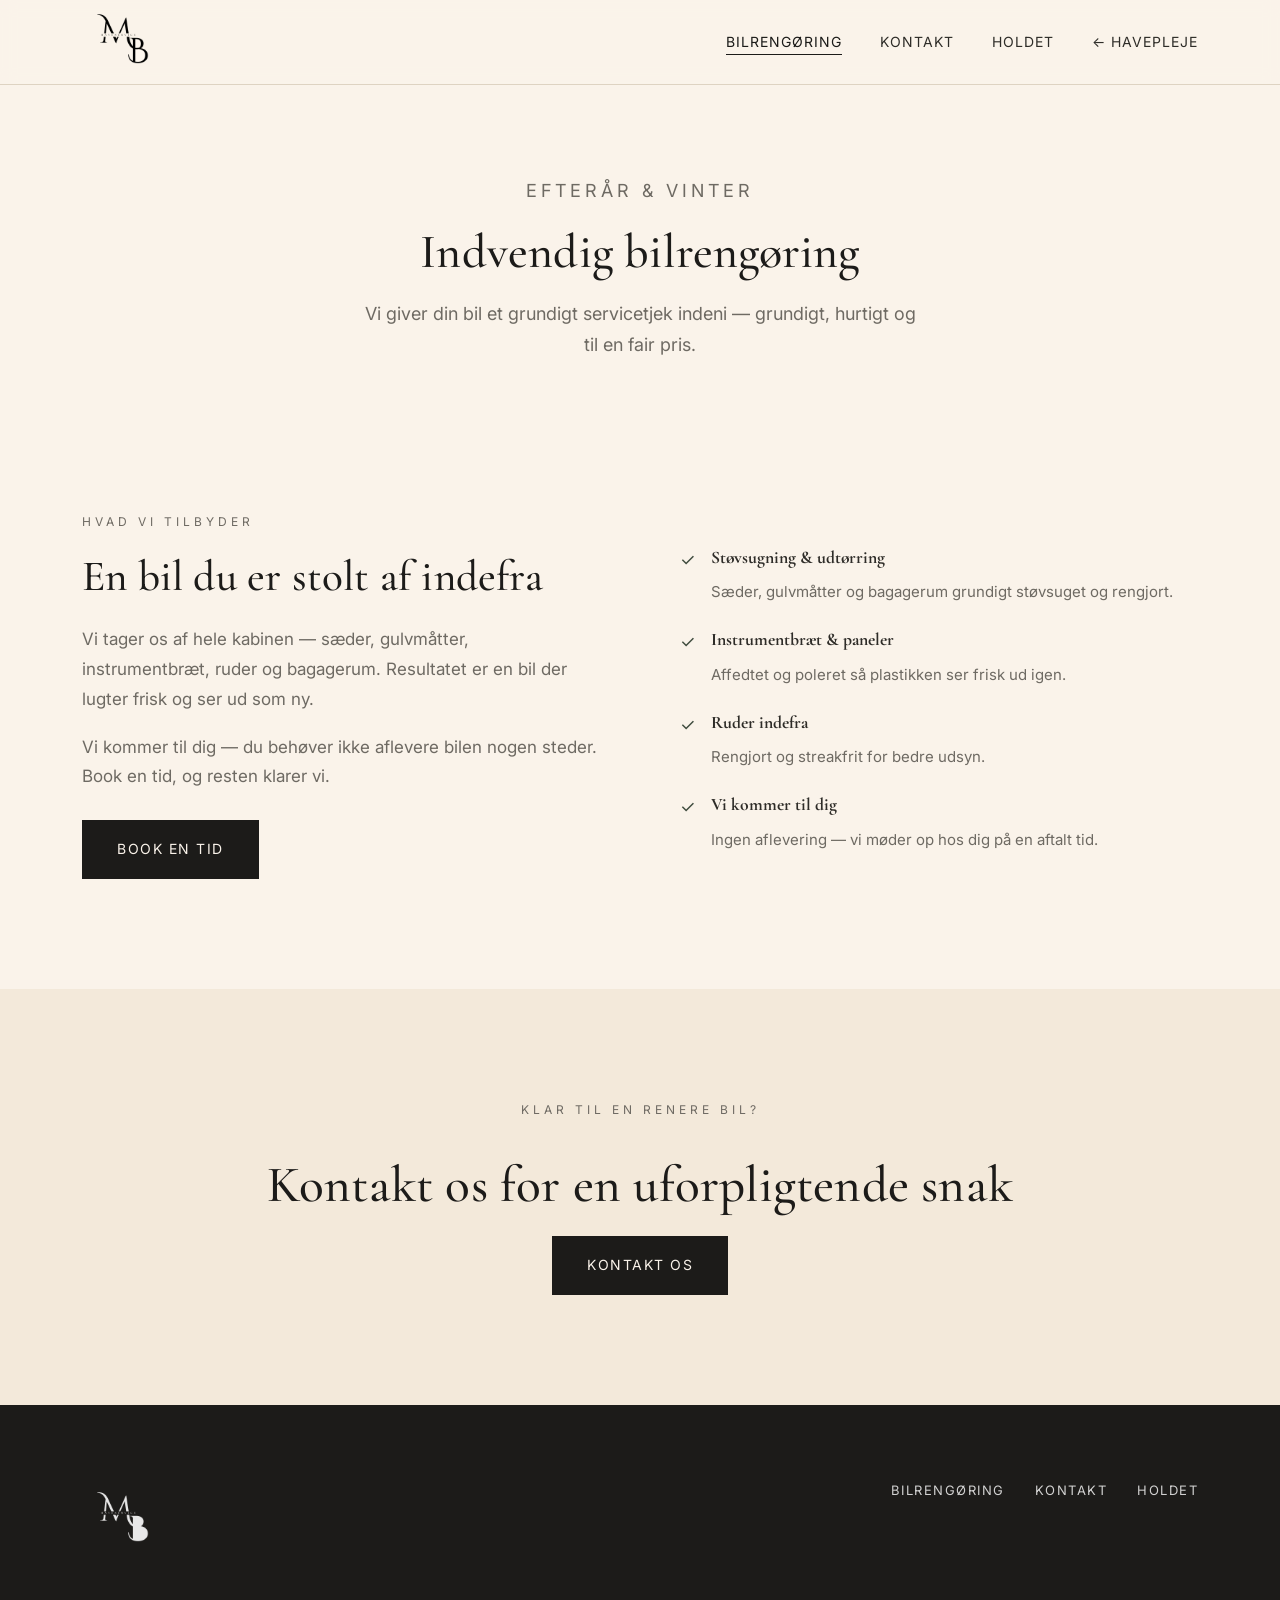
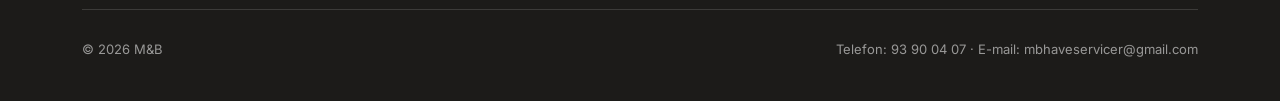
==== bilrengoring.html @ 72ff7045 "tilføj split-screen landingsside med valg mellem havepleje og bilrengøring" ====
<!DOCTYPE html>
<html lang="da">
<head>
  <meta charset="UTF-8">
  <meta name="viewport" content="width=device-width, initial-scale=1.0">
  <title>Bilrengøring — M&B</title>
  <meta name="description" content="Professionel indvendig bilrengøring fra M&B. Vi giver din bil et grundigt servicetjek indeni — til en fair pris.">
  <link rel="preconnect" href="https://fonts.googleapis.com">
  <link rel="preconnect" href="https://fonts.gstatic.com" crossorigin>
  <link href="https://fonts.googleapis.com/css2?family=Cormorant+Garamond:ital,wght@0,400;0,500;1,400;1,500&family=Inter:wght@300;400;500&display=swap" rel="stylesheet">
  <link rel="stylesheet" href="styles.css?v=3">
  <!-- Google tag (gtag.js) -->
  <script async src="https://www.googletagmanager.com/gtag/js?id=G-BGMWC7Q1SR"></script>
  <script>
    window.dataLayer = window.dataLayer || [];
    function gtag(){dataLayer.push(arguments);}
    gtag('js', new Date());
    gtag('config', 'G-BGMWC7Q1SR');
  </script>
</head>
<body>

  <header class="site-header">
    <div class="container nav">
      <a class="brand" href="index.html">
        <img src="images/Main logo.png" alt="M&B" class="brand-logo">
      </a>
      <nav>
        <ul class="nav-links" id="navLinks">
          <li><a href="bilrengoring.html" class="active">Bilrengøring</a></li>
          <li><a href="kontakt.html">Kontakt</a></li>
          <li><a href="om-os.html">Holdet</a></li>
          <li><a href="index.html">← Havepleje</a></li>
        </ul>
      </nav>
      <button class="nav-toggle" id="navToggle" aria-label="Menu">
        <span></span><span></span><span></span>
      </button>
    </div>
  </header>

  <section class="section-tight" style="padding-top:90px;">
    <div class="container section-head">
      <p class="eyebrow">Efterår & Vinter</p>
      <h2>Indvendig bilrengøring</h2>
      <p style="max-width:560px; margin: 0 auto;">Vi giver din bil et grundigt servicetjek indeni — grundigt, hurtigt og til en fair pris.</p>
    </div>
  </section>

  <section style="padding-top:0;">
    <div class="container split">
      <div class="text">
        <p class="eyebrow">Hvad vi tilbyder</p>
        <h2 style="font-size:clamp(1.9rem,4vw,2.7rem); margin-bottom:24px;">En bil du er stolt af indefra</h2>
        <p style="color:var(--gray); margin-bottom:18px;">Vi tager os af hele kabinen — sæder, gulvmåtter, instrumentbræt, ruder og bagagerum. Resultatet er en bil der lugter frisk og ser ud som ny.</p>
        <p style="color:var(--gray); margin-bottom:28px;">Vi kommer til dig — du behøver ikke aflevere bilen nogen steder. Book en tid, og resten klarer vi.</p>
        <a href="kontakt.html" class="btn">Book en tid</a>
      </div>
      <div>
        <ul style="list-style:none; display:flex; flex-direction:column; gap:18px; padding-top:8px;">
          <li style="display:flex; gap:16px; align-items:flex-start;">
            <span style="font-size:1.1rem; color:var(--accent); margin-top:2px;">✓</span>
            <div>
              <strong style="display:block; font-family:var(--serif); font-size:1.1rem; margin-bottom:4px;">Støvsugning & udtørring</strong>
              <span style="color:var(--gray); font-size:15px;">Sæder, gulvmåtter og bagagerum grundigt støvsuget og rengjort.</span>
            </div>
          </li>
          <li style="display:flex; gap:16px; align-items:flex-start;">
            <span style="font-size:1.1rem; color:var(--accent); margin-top:2px;">✓</span>
            <div>
              <strong style="display:block; font-family:var(--serif); font-size:1.1rem; margin-bottom:4px;">Instrumentbræt & paneler</strong>
              <span style="color:var(--gray); font-size:15px;">Affedtet og poleret så plastikken ser frisk ud igen.</span>
            </div>
          </li>
          <li style="display:flex; gap:16px; align-items:flex-start;">
            <span style="font-size:1.1rem; color:var(--accent); margin-top:2px;">✓</span>
            <div>
              <strong style="display:block; font-family:var(--serif); font-size:1.1rem; margin-bottom:4px;">Ruder indefra</strong>
              <span style="color:var(--gray); font-size:15px;">Rengjort og streakfrit for bedre udsyn.</span>
            </div>
          </li>
          <li style="display:flex; gap:16px; align-items:flex-start;">
            <span style="font-size:1.1rem; color:var(--accent); margin-top:2px;">✓</span>
            <div>
              <strong style="display:block; font-family:var(--serif); font-size:1.1rem; margin-bottom:4px;">Vi kommer til dig</strong>
              <span style="color:var(--gray); font-size:15px;">Ingen aflevering — vi møder op hos dig på en aftalt tid.</span>
            </div>
          </li>
        </ul>
      </div>
    </div>
  </section>

  <section class="band cta">
    <div class="container">
      <p class="eyebrow">Klar til en renere bil?</p>
      <h2>Kontakt os for en uforpligtende snak</h2>
      <a href="kontakt.html" class="btn">Kontakt os</a>
    </div>
  </section>

  <footer class="site-footer">
    <div class="container">
      <div class="footer-top">
        <a class="brand" href="index.html">
          <img src="images/Main logo.png" alt="M&B" class="brand-logo brand-logo-footer">
        </a>
        <ul class="footer-nav">
          <li><a href="bilrengoring.html">Bilrengøring</a></li>
          <li><a href="kontakt.html">Kontakt</a></li>
          <li><a href="om-os.html">Holdet</a></li>
        </ul>
      </div>
      <div class="footer-bottom">
        <span>© 2026 M&amp;B</span>
        <span>Telefon: <a href="tel:+4593900407">93 90 04 07</a> · E-mail: <a href="mailto:mbhaveservicer@gmail.com">mbhaveservicer@gmail.com</a></span>
      </div>
    </div>
  </footer>

  <script>
    const t = document.getElementById('navToggle');
    const l = document.getElementById('navLinks');
    t.addEventListener('click', () => l.classList.toggle('open'));
  </script>
</body>
</html>
---- styles.css ----
/* ===========================================================
   M&B Haveservice — fælles stylesheet
   Cream/beige · serif overskrifter · sans-serif brødtekst
   =========================================================== */

:root {
  --cream: #FAF3EA;
  --cream-deep: #F3E9DA;
  --ink: #1C1B19;
  --charcoal: #2E2C28;
  --gray: #6E6A63;
  --line: #DED3C2;
  --accent: #3E4A3D;        /* dæmpet skovgrøn til detaljer */
  --accent-soft: #8A9784;
  --max: 1180px;
  --serif: "Cormorant Garamond", "Times New Roman", Georgia, serif;
  --sans: "Inter", -apple-system, BlinkMacSystemFont, "Segoe UI", Helvetica, Arial, sans-serif;
}

* { margin: 0; padding: 0; box-sizing: border-box; }

html { scroll-behavior: smooth; }

body {
  background: var(--cream);
  color: var(--charcoal);
  font-family: var(--sans);
  font-size: 17px;
  line-height: 1.75;
  font-weight: 400;
  -webkit-font-smoothing: antialiased;
  text-rendering: optimizeLegibility;
}

h1, h2, h3, h4 {
  font-family: var(--serif);
  color: var(--ink);
  font-weight: 500;
  line-height: 1.15;
  letter-spacing: 0.2px;
}

a { color: inherit; text-decoration: none; }

img { display: block; max-width: 100%; }

.container {
  width: 100%;
  max-width: var(--max);
  margin: 0 auto;
  padding: 0 32px;
}

/* ---------- Knapper ---------- */
.btn {
  display: inline-block;
  font-family: var(--sans);
  font-size: 14px;
  letter-spacing: 1.5px;
  text-transform: uppercase;
  padding: 16px 34px;
  border: 1px solid var(--ink);
  background: var(--ink);
  color: var(--cream);
  transition: all .25s ease;
}
.btn:hover { background: transparent; color: var(--ink); }

.btn-ghost {
  background: transparent;
  color: var(--ink);
}
.btn-ghost:hover { background: var(--ink); color: var(--cream); }

/* ---------- Navigation ---------- */
.site-header {
  position: sticky;
  top: 0;
  z-index: 50;
  background: rgba(250, 243, 234, 0.92);
  backdrop-filter: blur(8px);
  border-bottom: 1px solid var(--line);
}
.nav {
  display: flex;
  align-items: center;
  justify-content: space-between;
  height: 84px;
}
.brand {
  display: flex;
  align-items: center;
  gap: 14px;
}
.brand-logo {
  height: 90px;
  width: auto;
  max-width: 200px;
  display: block;
  flex-shrink: 0;
}
.brand-logo-footer {
  filter: brightness(0) invert(1);
  opacity: 0.9;
}

.nav-links {
  display: flex;
  gap: 38px;
  list-style: none;
  align-items: center;
}
.nav-links a {
  font-size: 14px;
  letter-spacing: 1px;
  text-transform: uppercase;
  color: var(--charcoal);
  padding-bottom: 4px;
  border-bottom: 1px solid transparent;
  transition: border-color .25s ease, color .25s ease;
}
.nav-links a:hover { color: var(--ink); }
.nav-links a.active { border-bottom-color: var(--ink); color: var(--ink); }

.nav-toggle {
  display: none;
  background: none;
  border: none;
  cursor: pointer;
  width: 32px;
  height: 26px;
  position: relative;
}
.nav-toggle span {
  position: absolute;
  left: 0;
  width: 100%;
  height: 1.5px;
  background: var(--ink);
  transition: .3s;
}
.nav-toggle span:nth-child(1) { top: 2px; }
.nav-toggle span:nth-child(2) { top: 12px; }
.nav-toggle span:nth-child(3) { top: 22px; }

/* ---------- Hero ---------- */
.hero {
  position: relative;
  min-height: 86vh;
  display: flex;
  align-items: center;
  justify-content: center;
  text-align: center;
  color: #fff;
  overflow: hidden;
}
.hero::after {
  content: "";
  position: absolute;
  inset: 0;
  background: linear-gradient(180deg, rgba(20,18,15,.30), rgba(20,18,15,.55));
}
.hero img.hero-bg {
  position: absolute;
  inset: 0;
  width: 100%;
  height: 100%;
  object-fit: cover;
}
.hero-inner {
  position: relative;
  z-index: 2;
  max-width: 760px;
  padding: 40px 32px;
}
.hero .eyebrow {
  font-size: 12px;
  letter-spacing: 4px;
  text-transform: uppercase;
  margin-bottom: 22px;
  color: rgba(255,255,255,.85);
}
.hero h1 {
  color: #fff;
  font-size: clamp(2.6rem, 7vw, 5rem);
  font-weight: 500;
  margin-bottom: 18px;
}
.hero .slogan {
  font-family: var(--serif);
  font-style: italic;
  font-size: clamp(1.3rem, 3.2vw, 2rem);
  color: rgba(255,255,255,.95);
  margin-bottom: 36px;
}
.hero .btn { background: var(--cream); color: var(--ink); border-color: var(--cream); }
.hero .btn:hover { background: transparent; color: #fff; border-color: #fff; }

/* ---------- Sektioner ---------- */
section { padding: 110px 0; }
.section-tight { padding: 80px 0; }

.eyebrow {
  font-size: 12px;
  letter-spacing: 4px;
  text-transform: uppercase;
  color: var(--accent);
  margin-bottom: 18px;
}
.section-head { max-width: 680px; margin: 0 auto 70px; text-align: center; }
.section-head h2 { font-size: clamp(2rem, 4.5vw, 3rem); margin-bottom: 18px; }
.section-head p { color: var(--gray); font-size: 18px; }

.lead {
  font-family: var(--serif);
  font-size: clamp(1.4rem, 2.8vw, 2rem);
  line-height: 1.5;
  color: var(--ink);
}

/* ---------- Intro split ---------- */
.split {
  display: grid;
  grid-template-columns: 1fr 1fr;
  gap: 80px;
  align-items: center;
}
.split img { width: 100%; height: 520px; object-fit: cover; }
.split .text p { color: var(--gray); margin-bottom: 20px; }

/* ---------- Why choose us ---------- */
.why-split {
  display: grid;
  grid-template-columns: 1fr 1fr;
  gap: 80px;
  align-items: center;
}
.why-text h2 { font-size: clamp(2rem, 4vw, 2.8rem); margin-bottom: 20px; }
.why-motto {
  font-family: var(--serif);
  font-size: clamp(1.3rem, 2.5vw, 1.7rem);
  font-style: italic;
  color: var(--accent);
  margin-bottom: 20px;
}
.why-img img { width: 100%; height: 560px; object-fit: cover; }
.features {
  display: grid;
  grid-template-columns: repeat(3, 1fr);
  gap: 56px;
}
.features-left .feature { text-align: left; }
.feature { text-align: center; }
.feature .num {
  font-family: var(--serif);
  font-size: 15px;
  letter-spacing: 2px;
  color: var(--accent);
  margin-bottom: 18px;
}
.feature h3 { font-size: 1.6rem; margin-bottom: 14px; }
.feature p { color: var(--gray); }

.band { background: var(--cream-deep); }

/* ---------- Services ---------- */
.services-list {
  display: grid;
  grid-template-columns: repeat(2, 1fr);
  gap: 2px;
  background: var(--line);
  border: 1px solid var(--line);
}
.service-card {
  background: var(--cream);
  padding: 48px 44px;
}
.service-card .idx {
  font-family: var(--serif);
  font-size: 14px;
  letter-spacing: 2px;
  color: var(--accent);
}
.service-card h3 { font-size: 1.8rem; margin: 14px 0 14px; }
.service-card p { color: var(--gray); margin-bottom: 22px; }
.service-card .price {
  font-size: 13px;
  letter-spacing: 1.5px;
  text-transform: uppercase;
  color: var(--ink);
  border-top: 1px solid var(--line);
  padding-top: 18px;
  display: inline-block;
}

/* ---------- Kategori-navigation (referencer) ---------- */
.cat-nav-wrap {
  position: sticky;
  top: 84px;
  z-index: 90;
  background: var(--cream);
  border-bottom: 1px solid var(--line);
  padding: 18px 0;
}
.cat-nav { display: flex; gap: 10px; flex-wrap: wrap; }
.cat-pill {
  font-size: 11px;
  letter-spacing: 2px;
  text-transform: uppercase;
  padding: 8px 18px;
  border: 1px solid var(--line);
  color: var(--gray);
  text-decoration: none;
  transition: border-color .2s, color .2s, background .2s;
}
.cat-pill:hover { border-color: var(--accent); color: var(--accent); }
.cat-pill.active { border-color: var(--accent); color: var(--accent); background: var(--cream-deep); }
.cat-section { padding: 72px 0 0; }
.refs-soon { color: var(--gray); font-size: 15px; padding: 40px 0 72px; border-top: 1px solid var(--line); }

/* ---------- Referencer / galleri ---------- */
.gallery-category { margin-bottom: 72px; }
.gallery-category + .gallery-category { border-top: 1px solid var(--line); padding-top: 72px; }
.category-label {
  font-size: 12px;
  letter-spacing: 2.5px;
  text-transform: uppercase;
  color: var(--accent);
  margin-bottom: 40px;
}
.gallery { display: grid; grid-template-columns: repeat(2, 1fr); gap: 48px; }
.case figure { margin: 0; background: var(--cream); }
.case-img { width: 100%; height: 300px; object-fit: cover; display: block; border-radius: 2px; }

/* Lightbox */
.lightbox { display: none; position: fixed; inset: 0; background: rgba(28,27,25,.93); z-index: 1000; align-items: center; justify-content: center; cursor: zoom-out; }
.lightbox.open { display: flex; }
.lightbox img { max-width: 92vw; max-height: 92vh; object-fit: contain; cursor: default; border-radius: 2px; }
.lb-close { position: absolute; top: 20px; right: 24px; background: none; border: none; color: rgba(255,255,255,.8); font-size: 28px; cursor: pointer; line-height: 1; padding: 4px 8px; }
.lb-close:hover { color: #fff; }
.beforeafter {
  display: grid;
  grid-template-columns: 1fr 1fr;
  gap: 6px;
  background: var(--cream);
  position: relative;
}
.beforeafter .ba-item { position: relative; }
.beforeafter img { width: 100%; height: 300px; object-fit: cover; }
.beforeafter-lg img { height: 520px; }
.img-wrap { position: relative; }
.tag {
  position: absolute;
  top: 14px;
  left: 14px;
  background: rgba(250,243,234,.92);
  color: var(--ink);
  font-size: 11px;
  letter-spacing: 2px;
  text-transform: uppercase;
  padding: 6px 12px;
  z-index: 1;
}
.tag-right { left: calc(50% + 14px); }
.case-img-auto { height: auto; object-fit: unset; }
.case figcaption, .case-label {
  margin-top: 20px;
  font-family: var(--serif);
  font-size: 1.35rem;
  color: var(--ink);
}
.case .sub { font-size: 14px; color: var(--gray); margin-top: 4px; }

/* ---------- Om os ---------- */
.founders { display: grid; grid-template-columns: repeat(2,1fr); gap: 60px; margin-top: 30px; }
.founder img { width: 100%; height: 460px; object-fit: cover; margin-bottom: 24px; }
.founder-placeholder { width: 100%; height: 460px; background: var(--cream-deep); border: 1px solid var(--line); display: flex; align-items: center; justify-content: center; font-family: var(--serif); font-size: 3.5rem; color: var(--accent-soft); letter-spacing: 4px; margin-bottom: 24px; }
.founder h3 { font-size: 1.7rem; margin-bottom: 6px; }
.founder .role { font-size: 13px; letter-spacing: 2px; text-transform: uppercase; color: var(--accent); margin-bottom: 16px; }
.founder p { color: var(--gray); }

/* ---------- Kontakt ---------- */
.contact-grid { display: grid; grid-template-columns: 1fr 1fr; gap: 72px; align-items: start; }
.contact-info dt {
  font-size: 12px;
  letter-spacing: 2px;
  text-transform: uppercase;
  color: var(--accent);
  margin-bottom: 6px;
}
.contact-info dd { margin: 0 0 30px; font-size: 19px; color: var(--ink); }

form .field { margin-bottom: 24px; }
form label {
  display: block;
  font-size: 12px;
  letter-spacing: 1.5px;
  text-transform: uppercase;
  color: var(--gray);
  margin-bottom: 8px;
}
form input, form textarea {
  width: 100%;
  background: transparent;
  border: 1px solid var(--line);
  padding: 14px 16px;
  font-family: var(--sans);
  font-size: 16px;
  color: var(--ink);
  transition: border-color .2s;
}
form input:focus, form textarea:focus { outline: none; border-color: var(--ink); }
form textarea { resize: vertical; min-height: 140px; }

/* ---------- CTA band ---------- */
.cta { text-align: center; }
.cta h2 { font-size: clamp(2rem, 5vw, 3.2rem); margin-bottom: 22px; }
.cta p { color: var(--gray); max-width: 560px; margin: 0 auto 36px; }

/* ---------- Footer ---------- */
.site-footer {
  background: var(--ink);
  color: var(--cream);
  padding: 70px 0 40px;
}
.footer-top {
  display: flex;
  justify-content: space-between;
  flex-wrap: wrap;
  gap: 40px;
  padding-bottom: 44px;
  border-bottom: 1px solid rgba(255,255,255,.14);
}
.footer-nav { display: flex; gap: 30px; flex-wrap: wrap; list-style: none; }
.footer-nav a { font-size: 13px; letter-spacing: 1.5px; text-transform: uppercase; color: rgba(255,255,255,.8); }
.footer-nav a:hover { color: #fff; }
.footer-bottom {
  padding-top: 28px;
  font-size: 13px;
  color: rgba(255,255,255,.55);
  display: flex;
  justify-content: space-between;
  flex-wrap: wrap;
  gap: 10px;
}

/* ---------- Responsivt ---------- */
@media (max-width: 900px) {
  .split, .contact-grid, .why-split { grid-template-columns: 1fr; gap: 48px; }
  .why-img { order: -1; }
  .why-img img { height: 320px; }
  .split img { height: 380px; }
  .features { grid-template-columns: 1fr; gap: 48px; }
  .services-list, .gallery, .founders { grid-template-columns: 1fr; }
  .gallery { gap: 48px; }
  .founders { gap: 48px; }
}

@media (max-width: 760px) {
  .nav-toggle { display: block; }
  .nav-links {
    position: absolute;
    top: 84px;
    left: 0;
    right: 0;
    background: var(--cream);
    border-bottom: 1px solid var(--line);
    flex-direction: column;
    gap: 0;
    max-height: 0;
    overflow: hidden;
    transition: max-height .35s ease;
  }
  .nav-links.open { max-height: 420px; }
  .nav-links li { width: 100%; text-align: center; }
  .nav-links a {
    display: block;
    padding: 18px 0;
    border-bottom: 1px solid var(--line);
  }
  .nav-links a.active { border-bottom-color: var(--line); }
  section { padding: 72px 0; }
  .container { padding: 0 22px; }
  .service-card { padding: 36px 28px; }
}

@media (max-width: 460px) {
  .beforeafter { grid-template-columns: 1fr; }
  .beforeafter img { height: 240px; }
  .brand .brand-name { font-size: 18px; }
}
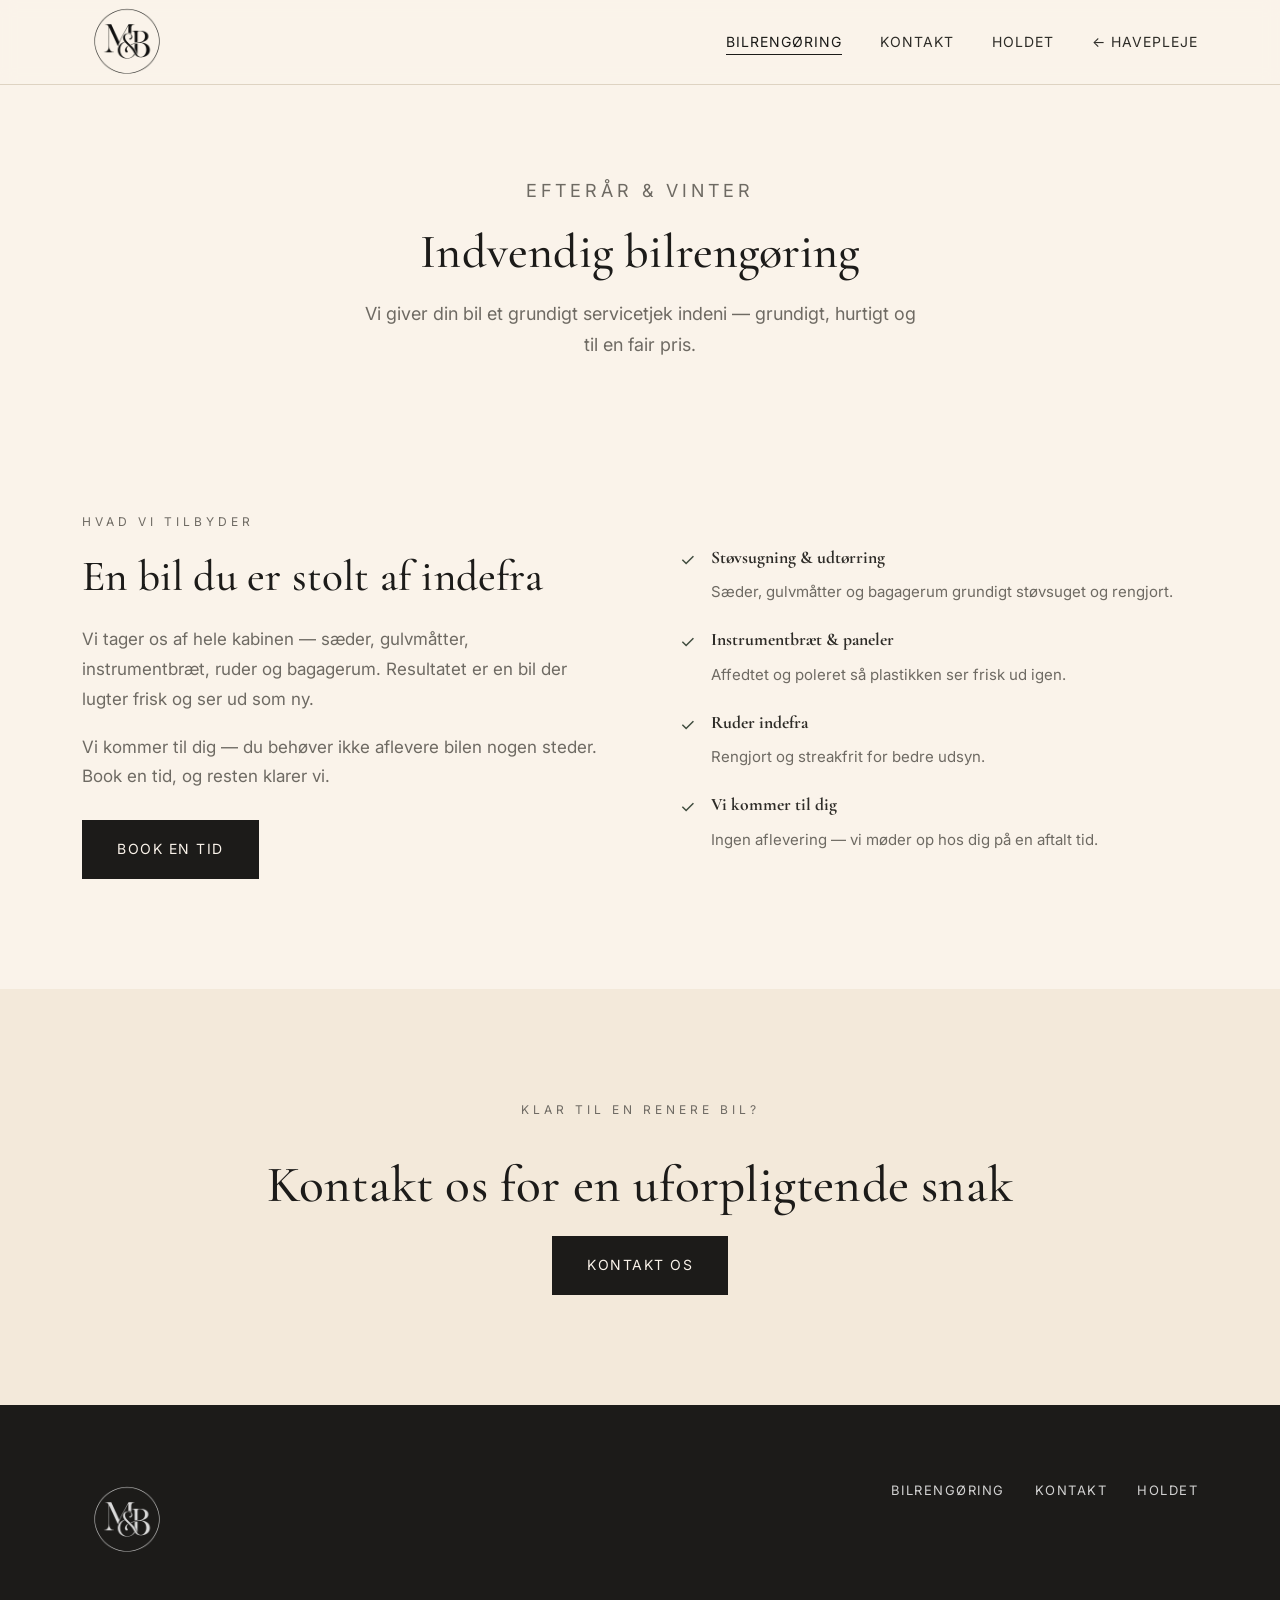
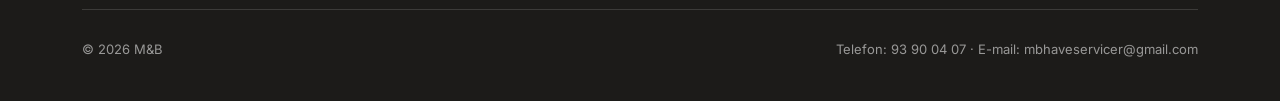
==== commit a1fc2367: "logo: skift til nyt sort/hvidt logo på alle sider" ====
--- a/bilrengoring.html
+++ b/bilrengoring.html
@@ -23,13 +23,13 @@
   <header class="site-header">
     <div class="container nav">
       <a class="brand" href="index.html">
-        <img src="images/Main logo.png" alt="M&B" class="brand-logo">
+        <img src="images/Nyt logo sort.png" alt="M&B" class="brand-logo">
       </a>
       <nav>
         <ul class="nav-links" id="navLinks">
           <li><a href="bilrengoring.html" class="active">Bilrengøring</a></li>
-          <li><a href="kontakt.html">Kontakt</a></li>
-          <li><a href="om-os.html">Holdet</a></li>
+          <li><a href="kontakt-bil.html">Kontakt</a></li>
+          <li><a href="om-os-bil.html">Holdet</a></li>
           <li><a href="index.html">← Havepleje</a></li>
         </ul>
       </nav>
@@ -54,7 +54,7 @@
         <h2 style="font-size:clamp(1.9rem,4vw,2.7rem); margin-bottom:24px;">En bil du er stolt af indefra</h2>
         <p style="color:var(--gray); margin-bottom:18px;">Vi tager os af hele kabinen — sæder, gulvmåtter, instrumentbræt, ruder og bagagerum. Resultatet er en bil der lugter frisk og ser ud som ny.</p>
         <p style="color:var(--gray); margin-bottom:28px;">Vi kommer til dig — du behøver ikke aflevere bilen nogen steder. Book en tid, og resten klarer vi.</p>
-        <a href="kontakt.html" class="btn">Book en tid</a>
+        <a href="kontakt-bil.html" class="btn">Book en tid</a>
       </div>
       <div>
         <ul style="list-style:none; display:flex; flex-direction:column; gap:18px; padding-top:8px;">
@@ -95,7 +95,7 @@
     <div class="container">
       <p class="eyebrow">Klar til en renere bil?</p>
       <h2>Kontakt os for en uforpligtende snak</h2>
-      <a href="kontakt.html" class="btn">Kontakt os</a>
+      <a href="kontakt-bil.html" class="btn">Kontakt os</a>
     </div>
   </section>
 
@@ -103,12 +103,12 @@
     <div class="container">
       <div class="footer-top">
         <a class="brand" href="index.html">
-          <img src="images/Main logo.png" alt="M&B" class="brand-logo brand-logo-footer">
+          <img src="images/Nyt logo hvidt.png" alt="M&B" class="brand-logo brand-logo-footer">
         </a>
         <ul class="footer-nav">
           <li><a href="bilrengoring.html">Bilrengøring</a></li>
-          <li><a href="kontakt.html">Kontakt</a></li>
-          <li><a href="om-os.html">Holdet</a></li>
+          <li><a href="kontakt-bil.html">Kontakt</a></li>
+          <li><a href="om-os-bil.html">Holdet</a></li>
         </ul>
       </div>
       <div class="footer-bottom">
--- a/styles.css
+++ b/styles.css
@@ -100,7 +100,6 @@
   flex-shrink: 0;
 }
 .brand-logo-footer {
-  filter: brightness(0) invert(1);
   opacity: 0.9;
 }
 
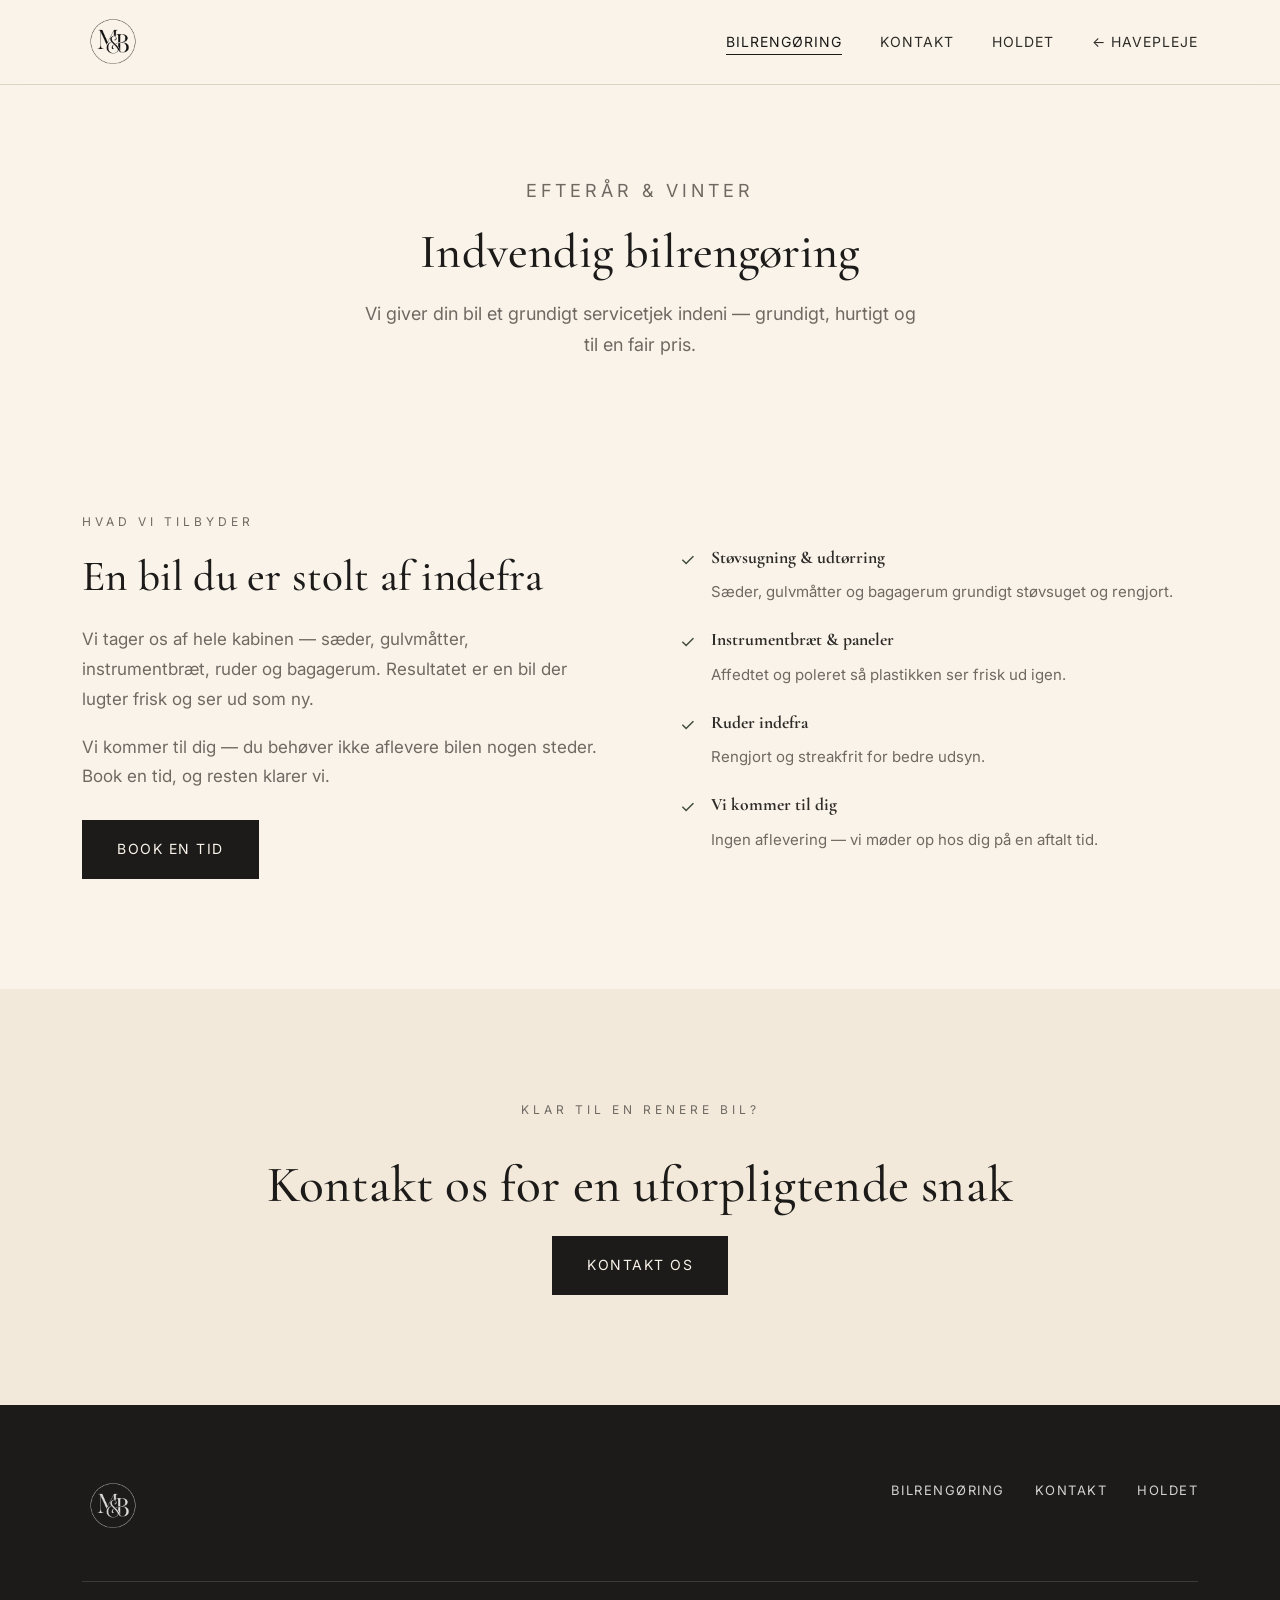
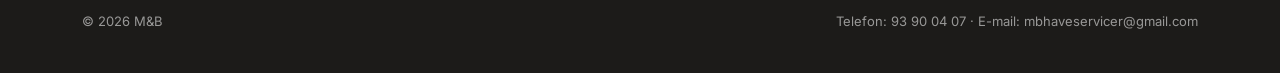
==== commit b27420dd: "bilrengøring: havepleje-knap linker direkte til have.html" ====
--- a/bilrengoring.html
+++ b/bilrengoring.html
@@ -30,7 +30,7 @@
           <li><a href="bilrengoring.html" class="active">Bilrengøring</a></li>
           <li><a href="kontakt-bil.html">Kontakt</a></li>
           <li><a href="om-os-bil.html">Holdet</a></li>
-          <li><a href="index.html">← Havepleje</a></li>
+          <li><a href="have.html">← Havepleje</a></li>
         </ul>
       </nav>
       <button class="nav-toggle" id="navToggle" aria-label="Menu">
--- a/styles.css
+++ b/styles.css
@@ -93,14 +93,16 @@
   gap: 14px;
 }
 .brand-logo {
-  height: 90px;
+  height: 62px;
   width: auto;
-  max-width: 200px;
+  max-width: 150px;
   display: block;
   flex-shrink: 0;
+  filter: brightness(0);
 }
 .brand-logo-footer {
   opacity: 0.9;
+  filter: none;
 }
 
 .nav-links {
